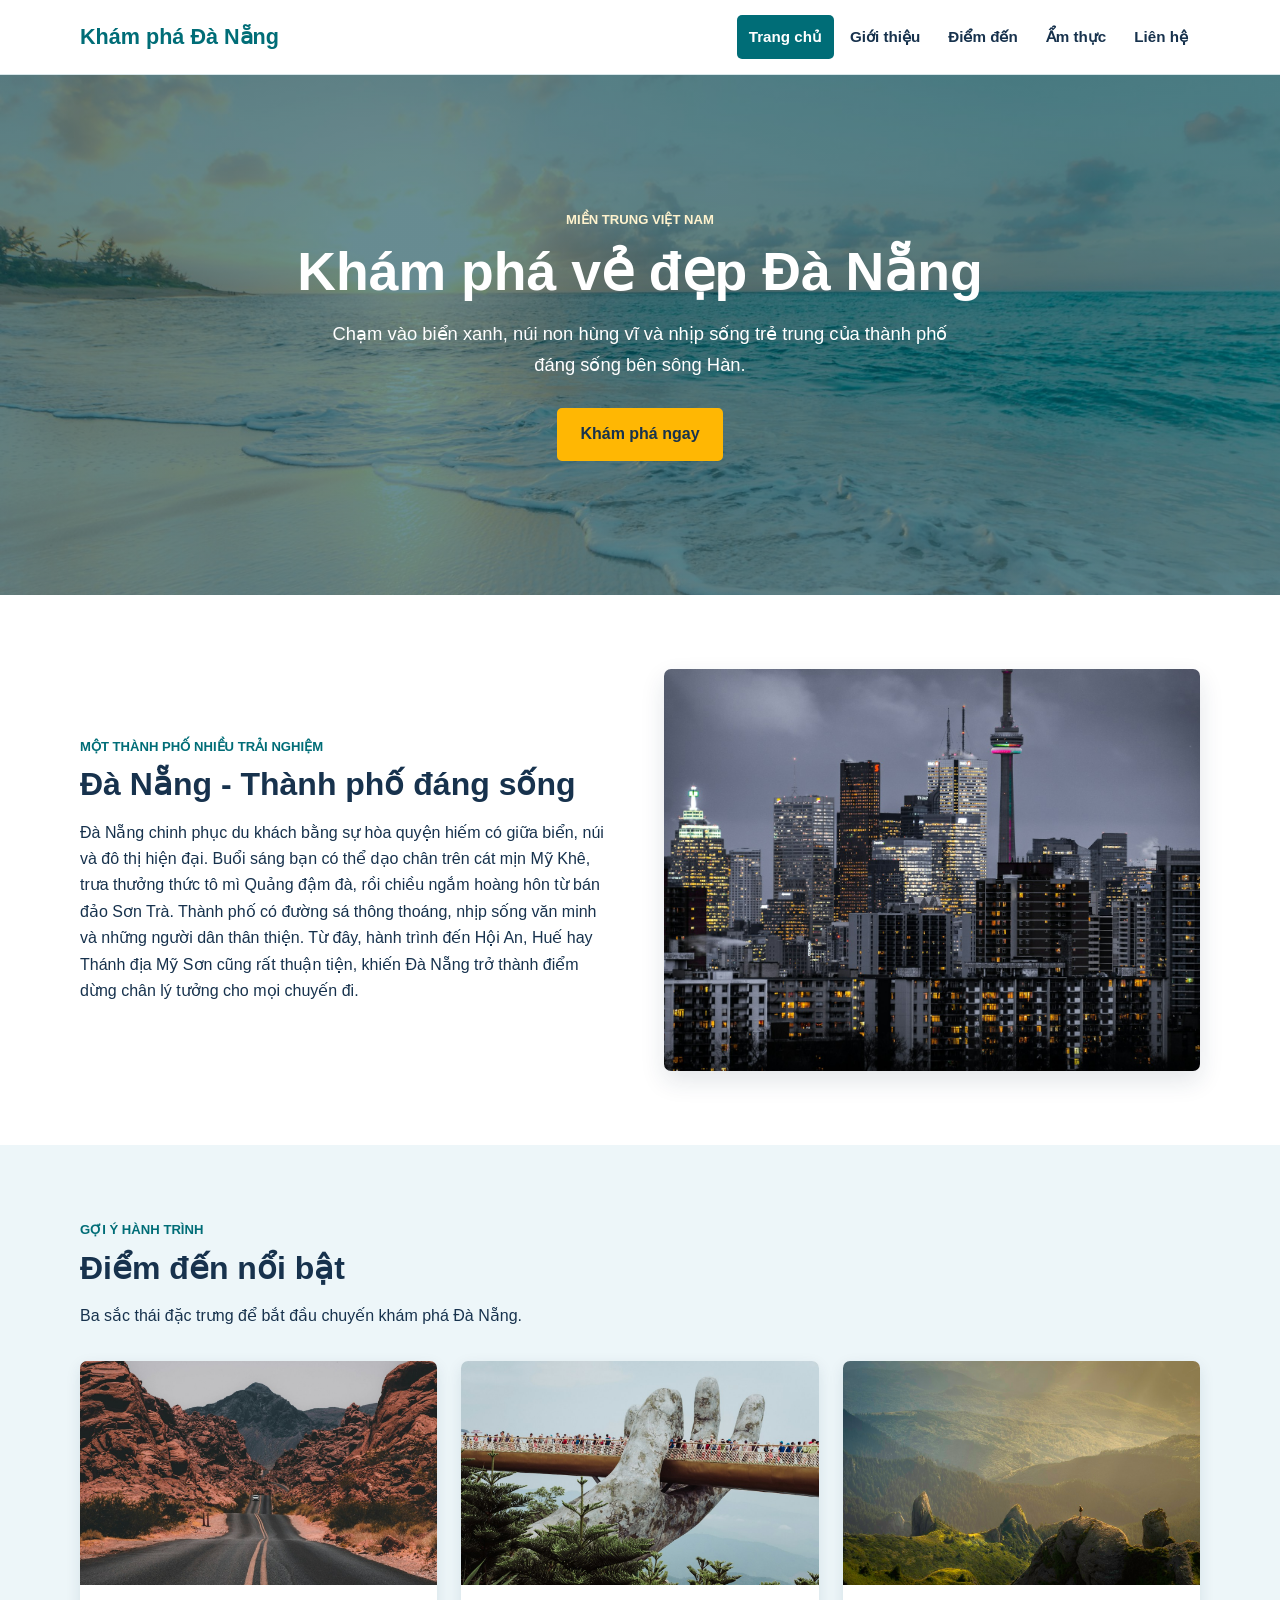
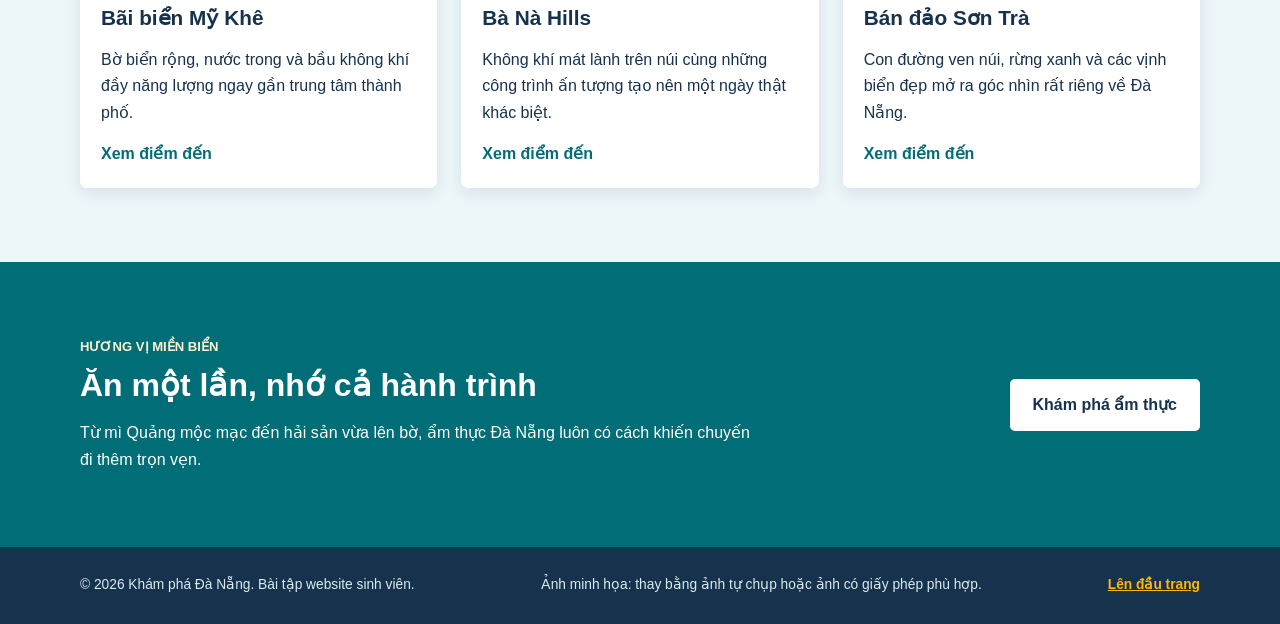
==== index.html @ 27b3de5a "Hoàn thiện website Khám phá Đà Nẵng" ====
<!DOCTYPE html>
<html lang="vi">
<head>
    <meta charset="UTF-8">
    <meta name="viewport" content="width=device-width, initial-scale=1.0">
    <meta name="description" content="Cẩm nang khám phá các điểm đến và ẩm thực Đà Nẵng.">
    <title>Khám phá Đà Nẵng | Trang chủ</title>
    <link rel="stylesheet" href="css/style.css">
</head>
<body id="top">
    <!-- Phần đầu trang và menu dùng chung -->
    <header class="site-header">
        <div class="container header-inner">
            <a class="logo" href="index.html" aria-label="Về trang chủ Khám phá Đà Nẵng">Khám phá Đà Nẵng</a>
            <nav aria-label="Điều hướng chính">
                <ul class="main-nav">
                    <li><a class="active" href="index.html" aria-current="page">Trang chủ</a></li>
                    <li><a href="about.html">Giới thiệu</a></li>
                    <li><a href="destinations.html">Điểm đến</a></li>
                    <li><a href="food.html">Ẩm thực</a></li>
                    <li><a href="contact.html">Liên hệ</a></li>
                </ul>
            </nav>
        </div>
    </header>

    <main>
        <!-- Banner mở đầu -->
        <section class="hero">
            <div class="container hero-content">
                <p class="eyebrow">Miền Trung Việt Nam</p>
                <h1>Khám phá vẻ đẹp Đà Nẵng</h1>
                <p>Chạm vào biển xanh, núi non hùng vĩ và nhịp sống trẻ trung của thành phố đáng sống bên sông Hàn.</p>
                <a class="button" href="destinations.html">Khám phá ngay</a>
            </div>
        </section>

        <section class="section">
            <div class="container intro-grid">
                <div>
                    <p class="eyebrow">Một thành phố nhiều trải nghiệm</p>
                    <h2>Đà Nẵng - Thành phố đáng sống</h2>
                    <p>Đà Nẵng chinh phục du khách bằng sự hòa quyện hiếm có giữa biển, núi và đô thị hiện đại. Buổi sáng bạn có thể dạo chân trên cát mịn Mỹ Khê, trưa thưởng thức tô mì Quảng đậm đà, rồi chiều ngắm hoàng hôn từ bán đảo Sơn Trà. Thành phố có đường sá thông thoáng, nhịp sống văn minh và những người dân thân thiện. Từ đây, hành trình đến Hội An, Huế hay Thánh địa Mỹ Sơn cũng rất thuận tiện, khiến Đà Nẵng trở thành điểm dừng chân lý tưởng cho mọi chuyến đi.</p>
                </div>
                <img src="images/danang-city.jpg" alt="Toàn cảnh thành phố Đà Nẵng bên sông Hàn" loading="lazy">
            </div>
        </section>

        <section class="section section-tint">
            <div class="container">
                <div class="section-heading">
                    <p class="eyebrow">Gợi ý hành trình</p>
                    <h2>Điểm đến nổi bật</h2>
                    <p>Ba sắc thái đặc trưng để bắt đầu chuyến khám phá Đà Nẵng.</p>
                </div>
                <div class="card-grid">
                    <article class="card">
                        <img src="images/my-khe.jpg" alt="Bãi biển Mỹ Khê với cát vàng và nước biển xanh">
                        <div class="card-body">
                            <h3>Bãi biển Mỹ Khê</h3>
                            <p>Bờ biển rộng, nước trong và bầu không khí đầy năng lượng ngay gần trung tâm thành phố.</p>
                            <a class="text-link" href="destinations.html">Xem điểm đến</a>
                        </div>
                    </article>
                    <article class="card">
                        <img src="images/ba-na-hills.jpg" alt="Cầu Vàng tại khu du lịch Bà Nà Hills">
                        <div class="card-body">
                            <h3>Bà Nà Hills</h3>
                            <p>Không khí mát lành trên núi cùng những công trình ấn tượng tạo nên một ngày thật khác biệt.</p>
                            <a class="text-link" href="destinations.html">Xem điểm đến</a>
                        </div>
                    </article>
                    <article class="card">
                        <img src="images/son-tra.jpg" alt="Cảnh biển nhìn từ bán đảo Sơn Trà Đà Nẵng">
                        <div class="card-body">
                            <h3>Bán đảo Sơn Trà</h3>
                            <p>Con đường ven núi, rừng xanh và các vịnh biển đẹp mở ra góc nhìn rất riêng về Đà Nẵng.</p>
                            <a class="text-link" href="destinations.html">Xem điểm đến</a>
                        </div>
                    </article>
                </div>
            </div>
        </section>

        <section class="section food-invite">
            <div class="container invite-inner">
                <div>
                    <p class="eyebrow">Hương vị miền biển</p>
                    <h2>Ăn một lần, nhớ cả hành trình</h2>
                    <p>Từ mì Quảng mộc mạc đến hải sản vừa lên bờ, ẩm thực Đà Nẵng luôn có cách khiến chuyến đi thêm trọn vẹn.</p>
                </div>
                <a class="button button-light" href="food.html">Khám phá ẩm thực</a>
            </div>
        </section>
    </main>

    <footer class="site-footer">
        <div class="container footer-inner">
            <p>&copy; 2026 Khám phá Đà Nẵng. Bài tập website sinh viên.</p>
            <p>Ảnh minh họa: thay bằng ảnh tự chụp hoặc ảnh có giấy phép phù hợp.</p>
            <a href="#top">Lên đầu trang</a>
        </div>
    </footer>
</body>
</html>
---- css/style.css ----
/* Thiết lập nền tảng và màu sắc dùng chung cho toàn bộ website */
:root { --teal: #006d77; --mint: #83c5be; --cream: #edf6f9; --orange: #ffb703; --ink: #17324d; --white: #ffffff; --shadow: 0 10px 24px rgba(23, 50, 77, 0.12); }
* { box-sizing: border-box; margin: 0; }
html { scroll-behavior: smooth; }
body { background: var(--white); color: var(--ink); font-family: Arial, Helvetica, sans-serif; line-height: 1.65; overflow-x: hidden; }
img { display: block; width: 100%; max-width: 100%; object-fit: cover; }
a { color: inherit; }
.container { width: min(1120px, calc(100% - 40px)); margin: 0 auto; }
.site-header { background: var(--white); border-bottom: 1px solid #d7e6e9; position: sticky; top: 0; z-index: 10; }
.header-inner { min-height: 74px; display: flex; align-items: center; justify-content: space-between; gap: 24px; }
.logo { color: var(--teal); font-size: 1.35rem; font-weight: 800; text-decoration: none; white-space: nowrap; }
.main-nav { display: flex; list-style: none; padding: 0; gap: 4px; }
.main-nav a { border-radius: 5px; color: var(--ink); display: block; font-size: 0.95rem; font-weight: 700; padding: 9px 12px; text-decoration: none; transition: background-color .2s ease, color .2s ease; }
.main-nav a:hover, .main-nav a.active { background: var(--teal); color: var(--white); }
.hero { background: linear-gradient(rgba(0, 64, 75, .56), rgba(0, 64, 75, .56)), url("../images/banner.jpg") center/cover no-repeat; color: var(--white); min-height: 520px; display: grid; place-items: center; }
.hero-content { max-width: 760px; padding: 80px 0; text-align: center; }
h1, h2, h3 { color: var(--ink); line-height: 1.2; margin-bottom: 16px; }
h1 { font-size: 2.7rem; } h2 { font-size: 2rem; } h3 { font-size: 1.3rem; }
.hero h1 { color: var(--white); font-size: 3.35rem; }
.hero p:not(.eyebrow) { font-size: 1.15rem; margin: 0 auto 28px; max-width: 660px; }
.eyebrow { color: var(--teal); font-size: .82rem; font-weight: 800; letter-spacing: 0; margin-bottom: 8px; text-transform: uppercase; }
.hero .eyebrow, .food-invite .eyebrow { color: #fff3ce; }
.button { background: var(--orange); border: 2px solid var(--orange); border-radius: 5px; color: var(--ink); cursor: pointer; display: inline-block; font: inherit; font-weight: 800; padding: 11px 21px; text-decoration: none; transition: transform .2s ease, background-color .2s ease, box-shadow .2s ease; }
.button:hover { background: #ffd166; box-shadow: 0 6px 16px rgba(0, 0, 0, .16); transform: translateY(-2px); }
.button-light { background: var(--white); border-color: var(--white); }
.section { padding: 74px 0; } .section-tint { background: var(--cream); }
.intro-grid, .article-layout, .two-column, .contact-grid { align-items: center; display: grid; gap: 48px; grid-template-columns: repeat(2, minmax(0, 1fr)); }
.intro-grid img, .feature-image { aspect-ratio: 4 / 3; border-radius: 7px; box-shadow: var(--shadow); }
.section-heading { margin-bottom: 32px; max-width: 660px; }
.section-heading p:last-child, .lead { max-width: 720px; }
.card-grid { display: grid; gap: 24px; grid-template-columns: repeat(3, minmax(0, 1fr)); }
.destination-grid { grid-template-columns: repeat(2, minmax(0, 1fr)); }
.card { background: var(--white); border-radius: 7px; box-shadow: 0 5px 15px rgba(23, 50, 77, .1); overflow: hidden; transition: transform .2s ease, box-shadow .2s ease; }
.card:hover { box-shadow: var(--shadow); transform: translateY(-4px); }
.card > img { aspect-ratio: 16 / 10; }
.card-body { padding: 21px; }.card-body p { margin-bottom: 15px; }
.text-link { color: var(--teal); font-weight: 800; text-decoration: none; }.text-link:hover { text-decoration: underline; }
.food-invite { background: var(--teal); color: var(--white); }.food-invite h2 { color: var(--white); }
.invite-inner { align-items: center; display: flex; gap: 32px; justify-content: space-between; }.invite-inner p:not(.eyebrow) { max-width: 670px; }
.page-title { background: var(--cream); padding: 68px 0; text-align: center; }.page-title p:last-child { margin: auto; max-width: 650px; }
.article-content p { margin-bottom: 18px; }.article-content p:last-child { margin-bottom: 0; }
.check-list { list-style: none; padding: 0; }.check-list li { border-bottom: 1px solid #c9dfe3; padding: 11px 0 11px 29px; position: relative; }.check-list li::before { color: var(--teal); content: "✓"; font-weight: 800; left: 4px; position: absolute; }
.highlight-box, .contact-info { background: var(--white); border-left: 5px solid var(--orange); border-radius: 5px; box-shadow: var(--shadow); padding: 28px; }.highlight-box h3 { color: var(--teal); }
.tip { background: #f4fafb; border-left: 3px solid var(--mint); color: #385269; font-size: .92rem; padding: 10px; }.lead { font-size: 1.06rem; margin-bottom: 30px; }
.narrow { max-width: 760px; }.contact-info address { font-style: normal; margin-top: 25px; }.contact-info address p { margin: 13px 0; }.contact-info a { color: var(--teal); font-weight: 700; }
.contact-form { background: var(--cream); border-radius: 7px; padding: 30px; }.contact-form label { display: block; font-weight: 700; margin: 15px 0 6px; }.contact-form input, .contact-form textarea { background: var(--white); border: 1px solid #b8d3d7; border-radius: 4px; color: var(--ink); font: inherit; padding: 10px 12px; resize: vertical; width: 100%; }.contact-form input:focus, .contact-form textarea:focus { border-color: var(--teal); outline: 2px solid rgba(0, 109, 119, .15); }.contact-form .button { margin-top: 20px; }.form-note { color: #526a7d; font-size: .86rem; margin-top: 13px; }
.site-footer { background: var(--ink); color: #dbeaf0; padding: 27px 0; }.footer-inner { align-items: center; display: flex; flex-wrap: wrap; font-size: .86rem; gap: 10px 24px; justify-content: space-between; }.site-footer a { color: var(--orange); font-weight: 800; }
@media (max-width: 768px) { .container { width: min(100% - 28px, 1120px); }.header-inner { align-items: flex-start; flex-direction: column; gap: 8px; padding: 14px 0; }.main-nav { flex-wrap: wrap; gap: 2px; }.main-nav a { font-size: .85rem; padding: 7px 9px; }.hero { min-height: 440px; }.hero-content { padding: 60px 0; }.hero h1 { font-size: 2.35rem; } h1 { font-size: 2.15rem; } h2 { font-size: 1.65rem; }.section { padding: 52px 0; }.intro-grid, .article-layout, .two-column, .contact-grid, .card-grid, .destination-grid { gap: 24px; grid-template-columns: 1fr; }.intro-grid img { grid-row: 1; }.invite-inner { align-items: flex-start; flex-direction: column; }.page-title { padding: 48px 0; }.contact-form { padding: 22px; }.footer-inner { align-items: flex-start; flex-direction: column; } }
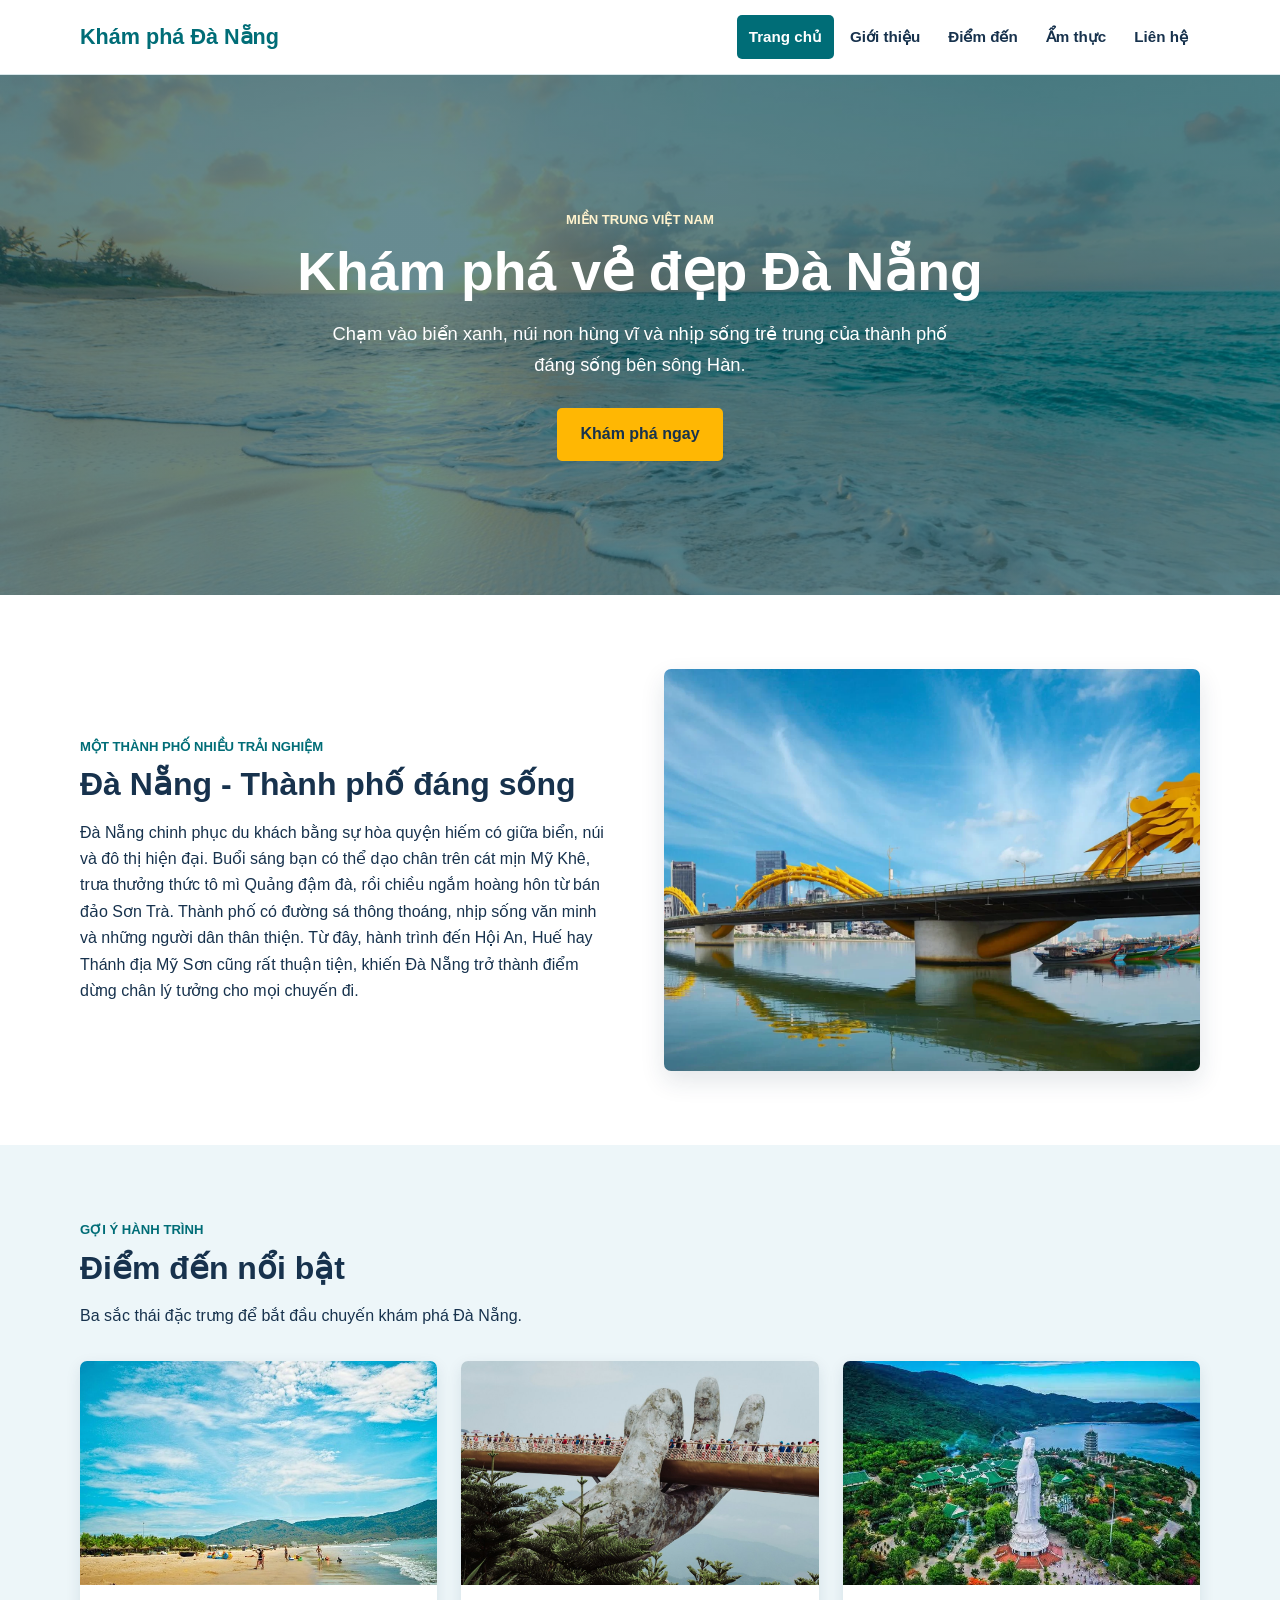
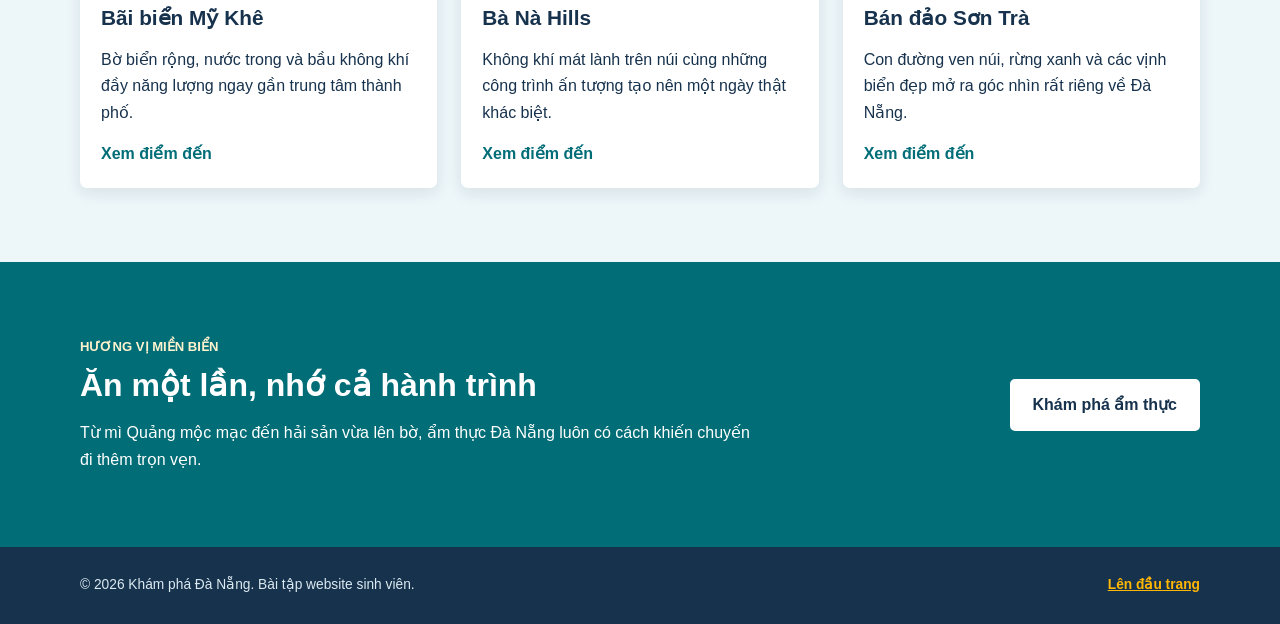
==== commit a13e3489: "Hoàn thiện website Khám phá Đà Nẵng" ====
--- a/index.html
+++ b/index.html
@@ -97,7 +97,6 @@
     <footer class="site-footer">
         <div class="container footer-inner">
             <p>&copy; 2026 Khám phá Đà Nẵng. Bài tập website sinh viên.</p>
-            <p>Ảnh minh họa: thay bằng ảnh tự chụp hoặc ảnh có giấy phép phù hợp.</p>
             <a href="#top">Lên đầu trang</a>
         </div>
     </footer>
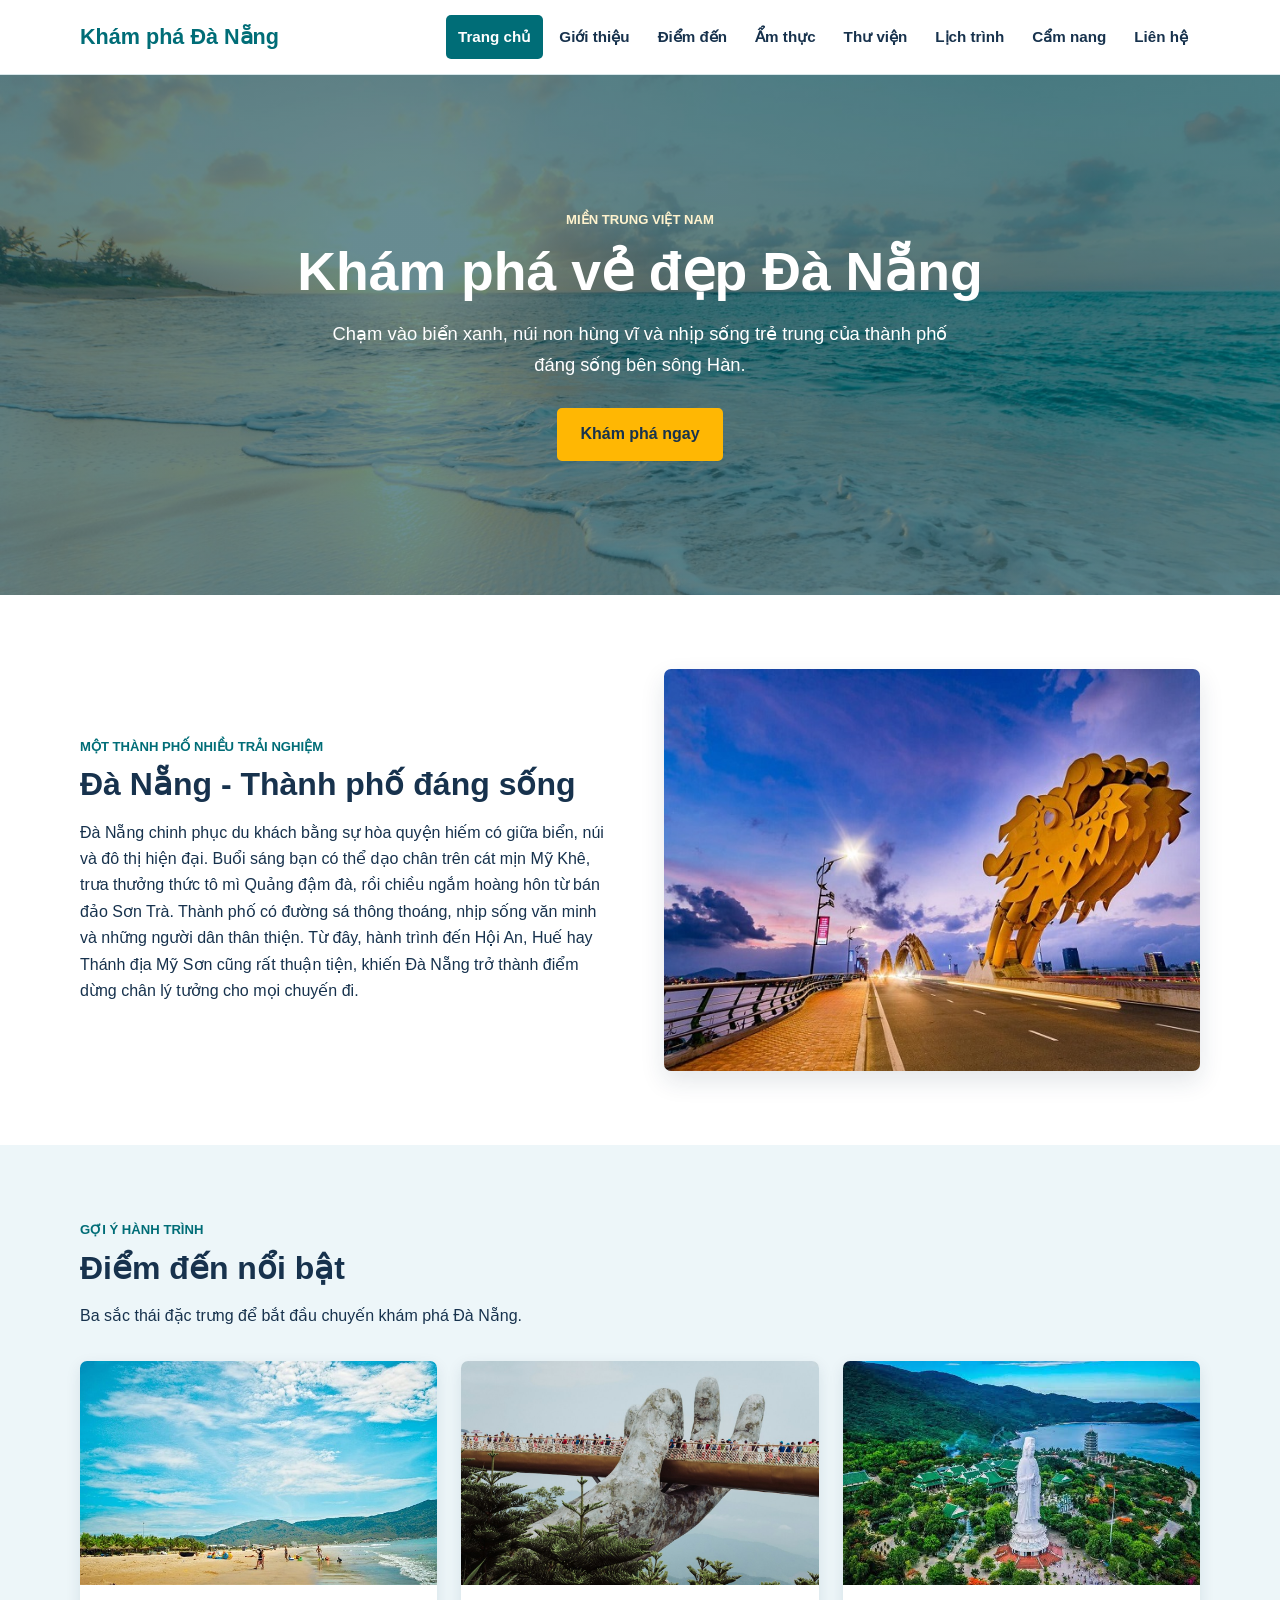
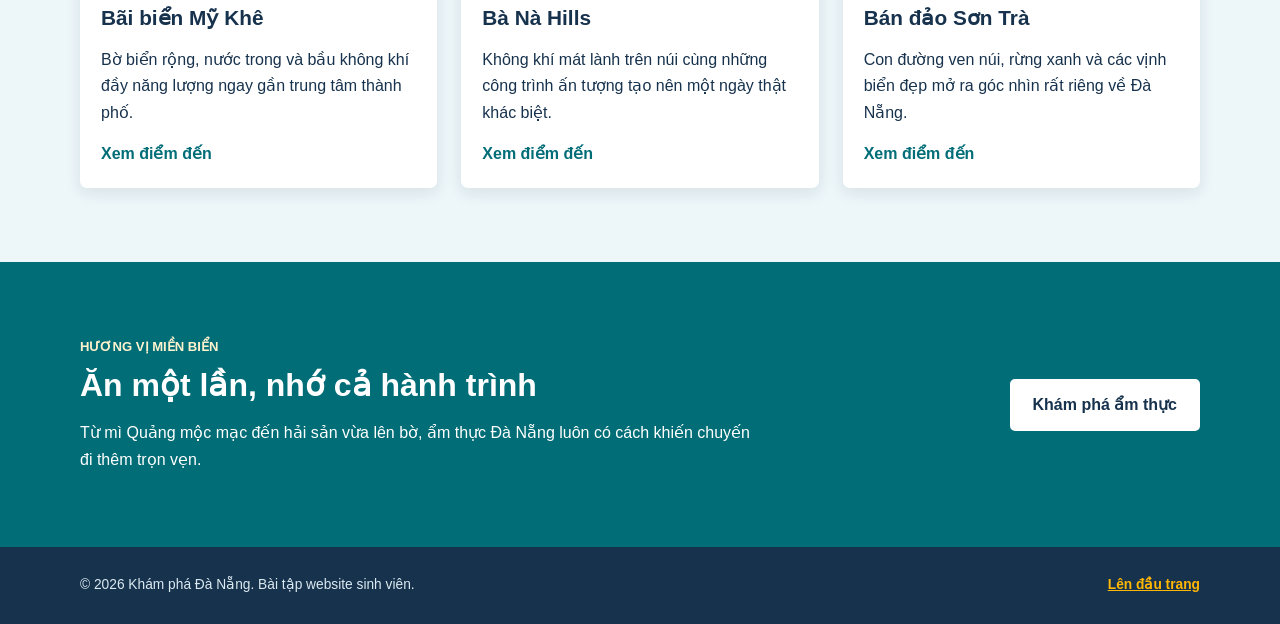
==== commit adbc73f9: "Nâng cấp website (Bài tự học 2)" ====
--- a/index.html
+++ b/index.html
@@ -18,6 +18,9 @@
                     <li><a href="about.html">Giới thiệu</a></li>
                     <li><a href="destinations.html">Điểm đến</a></li>
                     <li><a href="food.html">Ẩm thực</a></li>
+                    <li><a href="gallery.html">Thư viện</a></li>
+                    <li><a href="itinerary.html">Lịch trình</a></li>
+                    <li><a href="tips.html">Cẩm nang</a></li>
                     <li><a href="contact.html">Liên hệ</a></li>
                 </ul>
             </nav>
--- a/css/style.css
+++ b/css/style.css
@@ -37,12 +37,19 @@
 .text-link { color: var(--teal); font-weight: 800; text-decoration: none; }.text-link:hover { text-decoration: underline; }
 .food-invite { background: var(--teal); color: var(--white); }.food-invite h2 { color: var(--white); }
 .invite-inner { align-items: center; display: flex; gap: 32px; justify-content: space-between; }.invite-inner p:not(.eyebrow) { max-width: 670px; }
-.page-title { background: var(--cream); padding: 68px 0; text-align: center; }.page-title p:last-child { margin: auto; max-width: 650px; }
+.page-title { background: linear-gradient(rgba(0, 75, 84, .72), rgba(0, 75, 84, .72)), url("../images/banner.jpg") center/cover no-repeat; color: var(--white); padding: 68px 0; text-align: center; }.page-title h1 { color: var(--white); }.page-title .eyebrow { color: #fff3ce; }.page-title p:last-child { margin: auto; max-width: 650px; }
 .article-content p { margin-bottom: 18px; }.article-content p:last-child { margin-bottom: 0; }
 .check-list { list-style: none; padding: 0; }.check-list li { border-bottom: 1px solid #c9dfe3; padding: 11px 0 11px 29px; position: relative; }.check-list li::before { color: var(--teal); content: "✓"; font-weight: 800; left: 4px; position: absolute; }
 .highlight-box, .contact-info { background: var(--white); border-left: 5px solid var(--orange); border-radius: 5px; box-shadow: var(--shadow); padding: 28px; }.highlight-box h3 { color: var(--teal); }
 .tip { background: #f4fafb; border-left: 3px solid var(--mint); color: #385269; font-size: .92rem; padding: 10px; }.lead { font-size: 1.06rem; margin-bottom: 30px; }
 .narrow { max-width: 760px; }.contact-info address { font-style: normal; margin-top: 25px; }.contact-info address p { margin: 13px 0; }.contact-info a { color: var(--teal); font-weight: 700; }
 .contact-form { background: var(--cream); border-radius: 7px; padding: 30px; }.contact-form label { display: block; font-weight: 700; margin: 15px 0 6px; }.contact-form input, .contact-form textarea { background: var(--white); border: 1px solid #b8d3d7; border-radius: 4px; color: var(--ink); font: inherit; padding: 10px 12px; resize: vertical; width: 100%; }.contact-form input:focus, .contact-form textarea:focus { border-color: var(--teal); outline: 2px solid rgba(0, 109, 119, .15); }.contact-form .button { margin-top: 20px; }.form-note { color: #526a7d; font-size: .86rem; margin-top: 13px; }
+.gallery-grid { display: grid; gap: 20px; grid-template-columns: repeat(3, minmax(0, 1fr)); }
+.gallery-item { background: var(--white); border-radius: 7px; box-shadow: 0 5px 15px rgba(23, 50, 77, .1); overflow: hidden; }
+.gallery-item img { aspect-ratio: 4 / 3; transition: transform .25s ease; }.gallery-item:hover img { transform: scale(1.04); }
+.gallery-item figcaption { font-size: .92rem; padding: 13px 15px; }.gallery-wide { grid-column: span 2; }.gallery-wide img { aspect-ratio: 16 / 7; }
+.itinerary-intro, .tips-intro { align-items: center; display: grid; gap: 48px; grid-template-columns: repeat(2, minmax(0, 1fr)); }.itinerary-intro img, .tips-intro img { aspect-ratio: 16 / 10; border-radius: 7px; box-shadow: var(--shadow); }
+.timeline { display: grid; gap: 24px; max-width: 900px; }.timeline-item { align-items: start; background: var(--cream); border-radius: 7px; display: grid; gap: 24px; grid-template-columns: 120px minmax(0, 1fr); padding: 27px; }.timeline-item h2 { margin-bottom: 10px; }.timeline-item p { margin-bottom: 14px; }.day-label { background: var(--teal); border-radius: 5px; color: var(--white); font-weight: 800; padding: 8px 12px; text-align: center; }
+.guide-grid { grid-template-columns: repeat(2, minmax(0, 1fr)); }.info-card { border-top: 4px solid var(--mint); }.info-card h2 { font-size: 1.45rem; }
 .site-footer { background: var(--ink); color: #dbeaf0; padding: 27px 0; }.footer-inner { align-items: center; display: flex; flex-wrap: wrap; font-size: .86rem; gap: 10px 24px; justify-content: space-between; }.site-footer a { color: var(--orange); font-weight: 800; }
-@media (max-width: 768px) { .container { width: min(100% - 28px, 1120px); }.header-inner { align-items: flex-start; flex-direction: column; gap: 8px; padding: 14px 0; }.main-nav { flex-wrap: wrap; gap: 2px; }.main-nav a { font-size: .85rem; padding: 7px 9px; }.hero { min-height: 440px; }.hero-content { padding: 60px 0; }.hero h1 { font-size: 2.35rem; } h1 { font-size: 2.15rem; } h2 { font-size: 1.65rem; }.section { padding: 52px 0; }.intro-grid, .article-layout, .two-column, .contact-grid, .card-grid, .destination-grid { gap: 24px; grid-template-columns: 1fr; }.intro-grid img { grid-row: 1; }.invite-inner { align-items: flex-start; flex-direction: column; }.page-title { padding: 48px 0; }.contact-form { padding: 22px; }.footer-inner { align-items: flex-start; flex-direction: column; } }
+@media (max-width: 768px) { .container { width: min(100% - 28px, 1120px); }.header-inner { align-items: flex-start; flex-direction: column; gap: 8px; padding: 14px 0; }.main-nav { flex-wrap: wrap; gap: 2px; }.main-nav a { font-size: .85rem; padding: 7px 9px; }.hero { min-height: 440px; }.hero-content { padding: 60px 0; }.hero h1 { font-size: 2.35rem; } h1 { font-size: 2.15rem; } h2 { font-size: 1.65rem; }.section { padding: 52px 0; }.intro-grid, .article-layout, .two-column, .contact-grid, .card-grid, .destination-grid, .gallery-grid, .guide-grid, .itinerary-intro, .tips-intro { gap: 24px; grid-template-columns: 1fr; }.intro-grid img { grid-row: 1; }.gallery-wide { grid-column: span 1; }.gallery-wide img { aspect-ratio: 4 / 3; }.timeline-item { gap: 15px; grid-template-columns: 1fr; padding: 22px; }.day-label { justify-self: start; }.invite-inner { align-items: flex-start; flex-direction: column; }.page-title { padding: 48px 0; }.contact-form { padding: 22px; }.footer-inner { align-items: flex-start; flex-direction: column; } }
